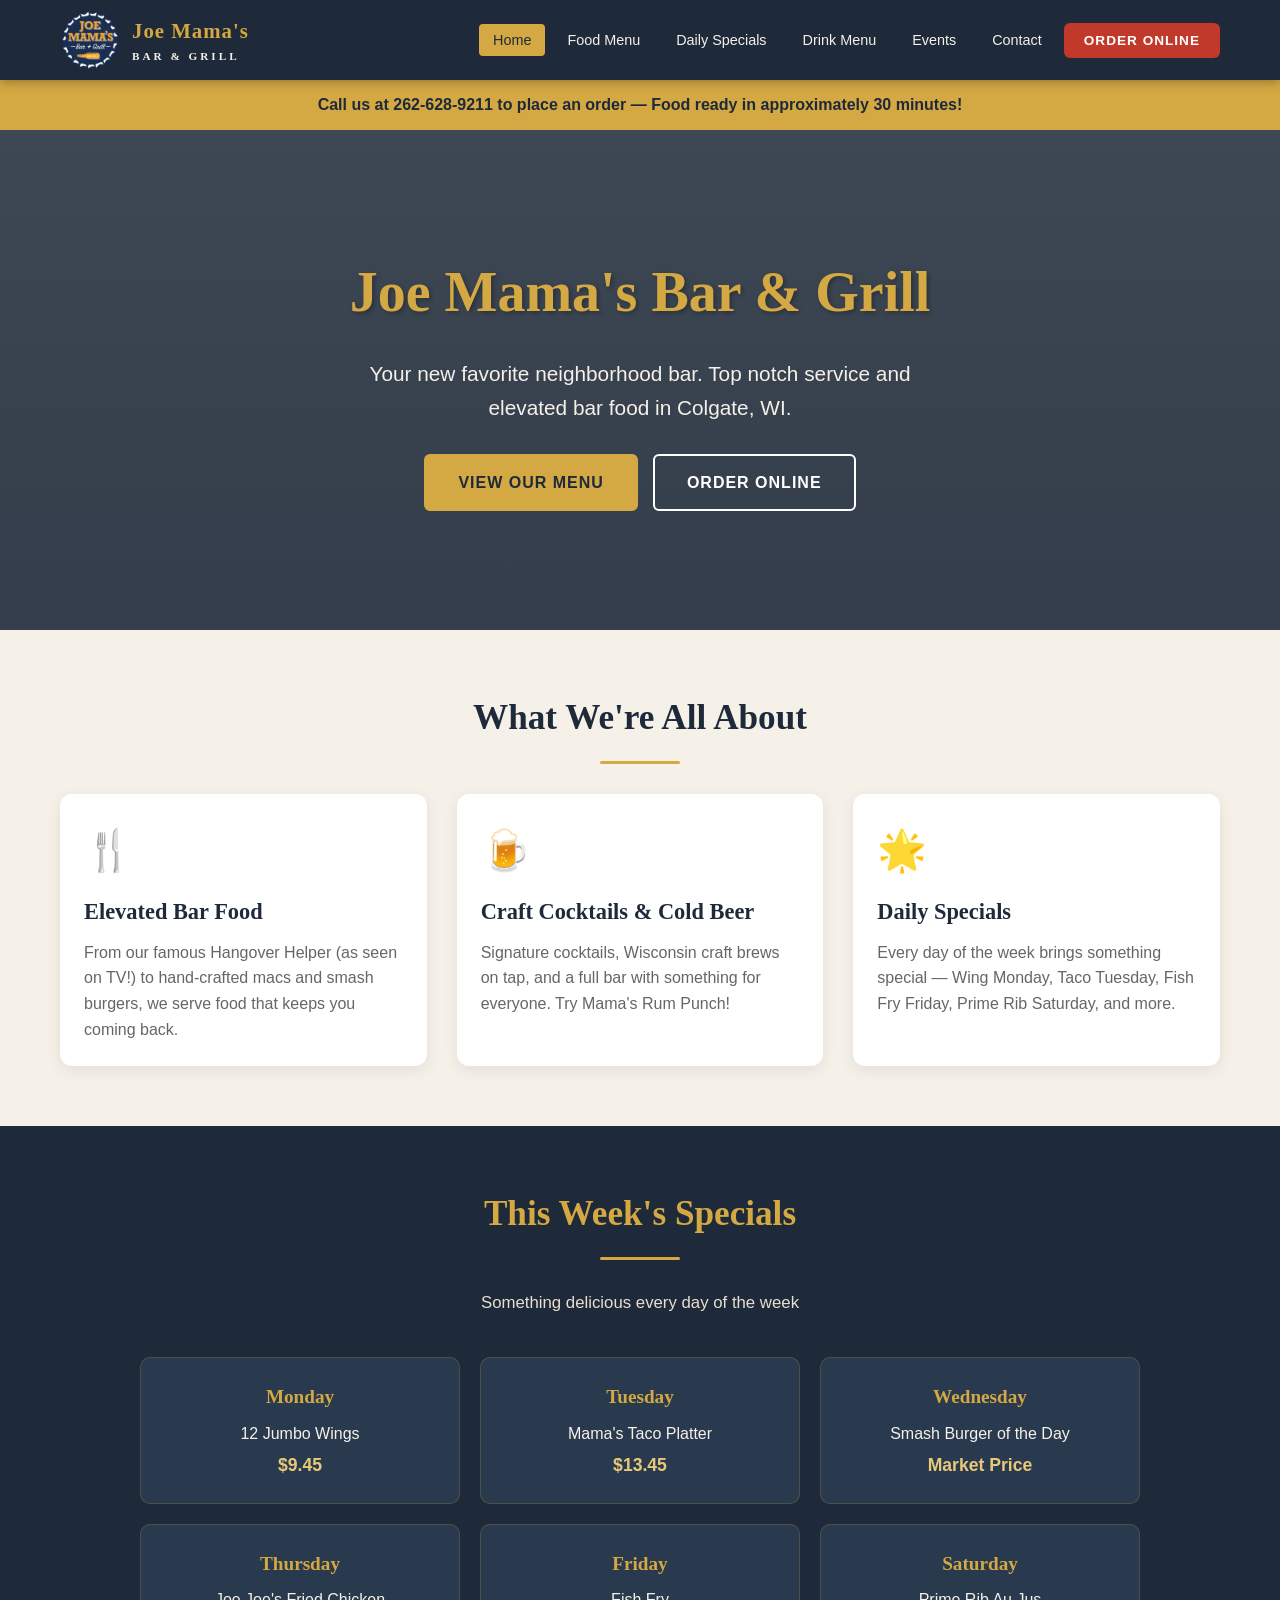
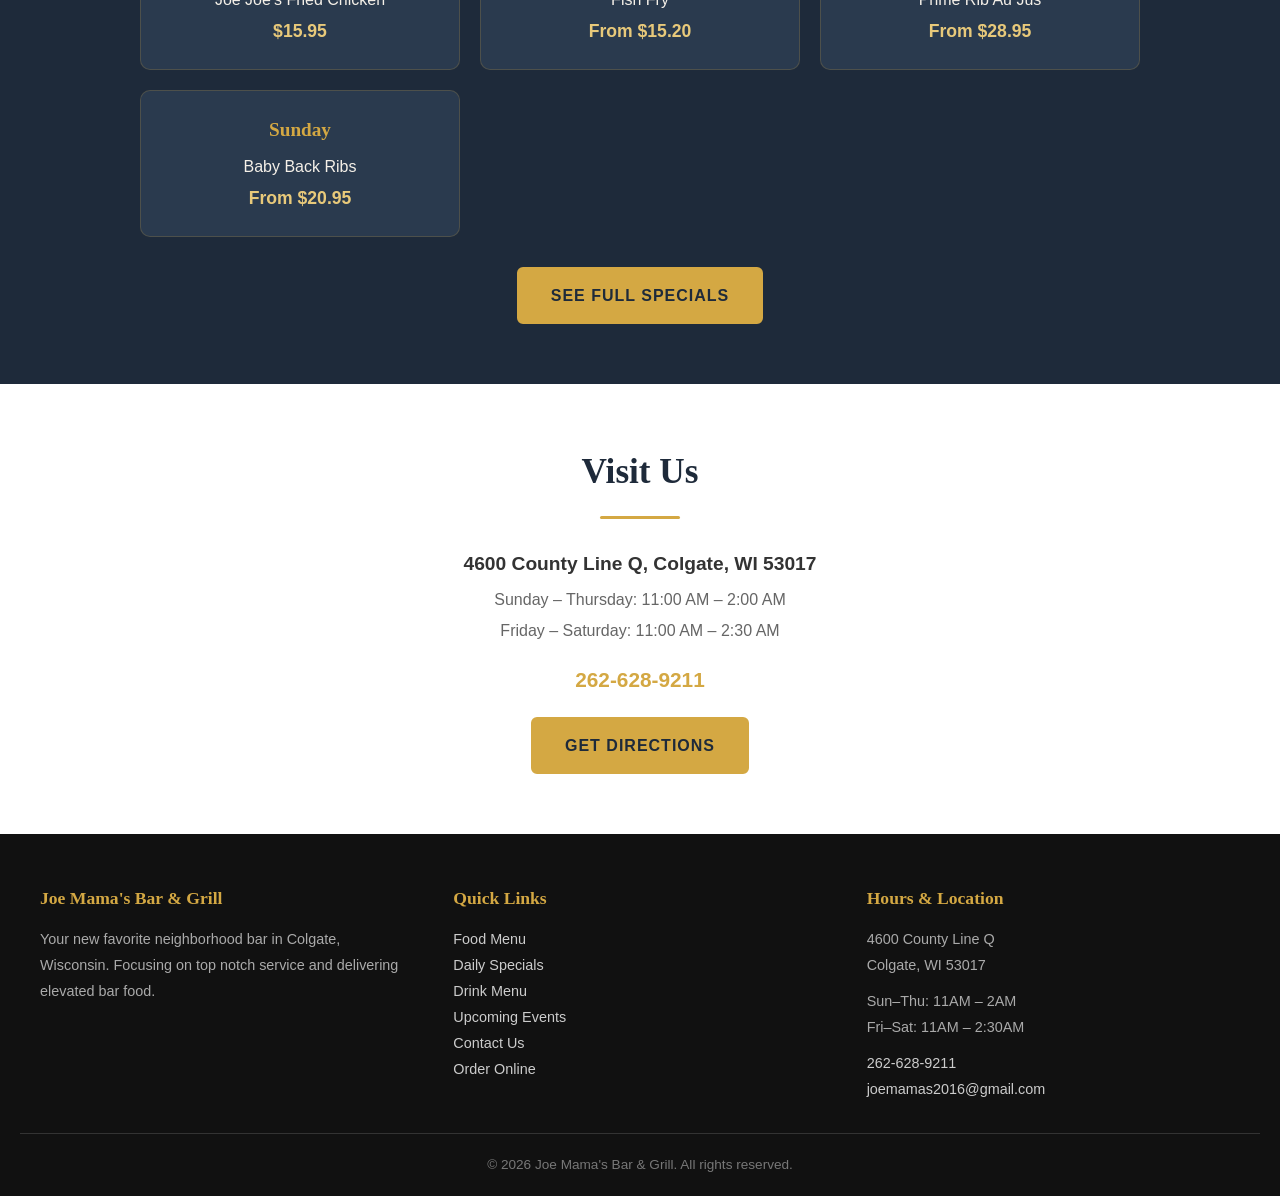
==== index.html @ 8a1916b2 "Initial commit - Joe Mama's Bar & Grill website" ====
<!DOCTYPE html>
<html lang="en">
<head>
  <meta charset="UTF-8">
  <meta name="viewport" content="width=device-width, initial-scale=1.0">
  <title>Joe Mama's Bar & Grill | Colgate, WI</title>
  <meta name="description" content="Your new favorite neighborhood bar in Colgate, WI. Top notch service and elevated bar food. Call 262-628-9211.">
  <link rel="stylesheet" href="assets/style.css">
  <link rel="icon" href="assets/images/logo.png">
</head>
<body>

  <!-- HEADER -->
  <header>
    <div class="header-inner">
      <a href="index.html" class="logo">
        <img src="assets/images/logo.png" alt="Joe Mama's Bar & Grill Logo">
        <div class="logo-text">Joe Mama's<span>Bar &amp; Grill</span></div>
      </a>
      <button class="menu-toggle" aria-label="Toggle navigation" onclick="document.querySelector('nav ul').classList.toggle('open')">
        <span></span><span></span><span></span>
      </button>
      <nav>
        <ul>
          <li><a href="index.html" class="active">Home</a></li>
          <li><a href="menu.html">Food Menu</a></li>
          <li><a href="specials.html">Daily Specials</a></li>
          <li><a href="drinks.html">Drink Menu</a></li>
          <li><a href="events.html">Events</a></li>
          <li><a href="contact.html">Contact</a></li>
          <li><a href="https://onlineordering.rmpos.com/Order/?wci=3OLl6gTd" target="_blank" class="order-btn">Order Online</a></li>
        </ul>
      </nav>
    </div>
  </header>

  <!-- INFO BAR -->
  <div class="info-bar">
    Call us at <a href="tel:262-628-9211">262-628-9211</a> to place an order &mdash; Food ready in approximately 30 minutes!
  </div>

  <!-- HERO -->
  <section class="hero">
    <div class="hero-content">
      <h1>Joe Mama's Bar &amp; Grill</h1>
      <p>Your new favorite neighborhood bar. Top notch service and elevated bar food in Colgate, WI.</p>
      <div class="hero-buttons">
        <a href="menu.html" class="btn btn-primary">View Our Menu</a>
        <a href="https://onlineordering.rmpos.com/Order/?wci=3OLl6gTd" target="_blank" class="btn btn-outline">Order Online</a>
      </div>
    </div>
  </section>

  <!-- FEATURES -->
  <section class="section">
    <div class="container">
      <h2 class="section-title">What We're All About</h2>
      <div class="section-divider"></div>
      <div class="feature-grid">
        <div class="feature-card">
          <div class="feature-card-body">
            <div class="card-icon">&#127860;</div>
            <h3>Elevated Bar Food</h3>
            <p>From our famous Hangover Helper (as seen on TV!) to hand-crafted macs and smash burgers, we serve food that keeps you coming back.</p>
          </div>
        </div>
        <div class="feature-card">
          <div class="feature-card-body">
            <div class="card-icon">&#127866;</div>
            <h3>Craft Cocktails &amp; Cold Beer</h3>
            <p>Signature cocktails, Wisconsin craft brews on tap, and a full bar with something for everyone. Try Mama's Rum Punch!</p>
          </div>
        </div>
        <div class="feature-card">
          <div class="feature-card-body">
            <div class="card-icon">&#127775;</div>
            <h3>Daily Specials</h3>
            <p>Every day of the week brings something special &mdash; Wing Monday, Taco Tuesday, Fish Fry Friday, Prime Rib Saturday, and more.</p>
          </div>
        </div>
      </div>
    </div>
  </section>

  <!-- DAILY SPECIALS PREVIEW -->
  <section class="section section--dark">
    <div class="container">
      <h2 class="section-title">This Week's Specials</h2>
      <div class="section-divider"></div>
      <p class="section-subtitle">Something delicious every day of the week</p>
      <div class="specials-grid">
        <div class="special-card">
          <div class="day">Monday</div>
          <div class="item">12 Jumbo Wings</div>
          <div class="price">$9.45</div>
        </div>
        <div class="special-card">
          <div class="day">Tuesday</div>
          <div class="item">Mama's Taco Platter</div>
          <div class="price">$13.45</div>
        </div>
        <div class="special-card">
          <div class="day">Wednesday</div>
          <div class="item">Smash Burger of the Day</div>
          <div class="price">Market Price</div>
        </div>
        <div class="special-card">
          <div class="day">Thursday</div>
          <div class="item">Joe Joe's Fried Chicken</div>
          <div class="price">$15.95</div>
        </div>
        <div class="special-card">
          <div class="day">Friday</div>
          <div class="item">Fish Fry</div>
          <div class="price">From $15.20</div>
        </div>
        <div class="special-card">
          <div class="day">Saturday</div>
          <div class="item">Prime Rib Au Jus</div>
          <div class="price">From $28.95</div>
        </div>
        <div class="special-card">
          <div class="day">Sunday</div>
          <div class="item">Baby Back Ribs</div>
          <div class="price">From $20.95</div>
        </div>
      </div>
      <div style="text-align:center; margin-top:30px;">
        <a href="specials.html" class="btn btn-primary">See Full Specials</a>
      </div>
    </div>
  </section>

  <!-- LOCATION PREVIEW -->
  <section class="section section--alt">
    <div class="container" style="text-align:center;">
      <h2 class="section-title">Visit Us</h2>
      <div class="section-divider"></div>
      <p style="font-size:1.2rem; margin-bottom:8px;"><strong>4600 County Line Q, Colgate, WI 53017</strong></p>
      <p style="color:var(--text-light); margin-bottom:5px;">Sunday &ndash; Thursday: 11:00 AM &ndash; 2:00 AM</p>
      <p style="color:var(--text-light); margin-bottom:20px;">Friday &ndash; Saturday: 11:00 AM &ndash; 2:30 AM</p>
      <p><a href="tel:262-628-9211" style="font-size:1.3rem; font-weight:700; color:var(--gold);">262-628-9211</a></p>
      <div style="margin-top:20px;">
        <a href="contact.html" class="btn btn-primary">Get Directions</a>
      </div>
    </div>
  </section>

  <!-- FOOTER -->
  <footer>
    <div class="footer-grid">
      <div class="footer-col">
        <h4>Joe Mama's Bar &amp; Grill</h4>
        <p>Your new favorite neighborhood bar in Colgate, Wisconsin. Focusing on top notch service and delivering elevated bar food.</p>
      </div>
      <div class="footer-col">
        <h4>Quick Links</h4>
        <ul>
          <li><a href="menu.html">Food Menu</a></li>
          <li><a href="specials.html">Daily Specials</a></li>
          <li><a href="drinks.html">Drink Menu</a></li>
          <li><a href="events.html">Upcoming Events</a></li>
          <li><a href="contact.html">Contact Us</a></li>
          <li><a href="https://onlineordering.rmpos.com/Order/?wci=3OLl6gTd" target="_blank">Order Online</a></li>
        </ul>
      </div>
      <div class="footer-col">
        <h4>Hours &amp; Location</h4>
        <p>4600 County Line Q<br>Colgate, WI 53017</p>
        <p style="margin-top:10px;">
          Sun&ndash;Thu: 11AM &ndash; 2AM<br>
          Fri&ndash;Sat: 11AM &ndash; 2:30AM
        </p>
        <p style="margin-top:10px;">
          <a href="tel:262-628-9211">262-628-9211</a><br>
          <a href="mailto:joemamas2016@gmail.com">joemamas2016@gmail.com</a>
        </p>
      </div>
    </div>
    <div class="footer-bottom">
      &copy; 2026 Joe Mama's Bar &amp; Grill. All rights reserved.
    </div>
  </footer>

</body>
</html>
---- assets/style.css ----
/* ===== RESET & BASE ===== */
*, *::before, *::after { box-sizing: border-box; margin: 0; padding: 0; }

:root {
  --navy: #1e2a3a;
  --navy-light: #2a3a4e;
  --gold: #d4a843;
  --gold-light: #e8c97a;
  --cream: #f5f0e8;
  --cream-dark: #e8dfd0;
  --white: #ffffff;
  --dark: #111111;
  --text: #333333;
  --text-light: #666666;
  --red: #c0392b;
  --green: #27ae60;
}

html { scroll-behavior: smooth; }

body {
  font-family: 'Segoe UI', Tahoma, Geneva, Verdana, sans-serif;
  color: var(--text);
  background: var(--cream);
  line-height: 1.6;
  -webkit-font-smoothing: antialiased;
}

img { max-width: 100%; height: auto; display: block; }
a { color: var(--gold); text-decoration: none; transition: color 0.3s; }
a:hover { color: var(--gold-light); }
ul { list-style: none; }

.container { max-width: 1200px; margin: 0 auto; padding: 0 20px; }

/* ===== HEADER / NAV ===== */
header {
  background: var(--navy);
  position: sticky;
  top: 0;
  z-index: 1000;
  box-shadow: 0 2px 10px rgba(0,0,0,0.3);
}

.header-inner {
  display: flex;
  align-items: center;
  justify-content: space-between;
  padding: 10px 20px;
  max-width: 1200px;
  margin: 0 auto;
}

.logo { display: flex; align-items: center; gap: 12px; }
.logo img { height: 60px; width: 60px; border-radius: 50%; }
.logo-text {
  font-family: Georgia, 'Times New Roman', serif;
  font-size: 1.3rem;
  color: var(--gold);
  font-weight: bold;
  letter-spacing: 1px;
}
.logo-text span { display: block; font-size: 0.7rem; color: var(--cream); letter-spacing: 3px; text-transform: uppercase; }

nav ul {
  display: flex;
  gap: 8px;
  align-items: center;
}

nav a {
  color: var(--cream);
  padding: 8px 14px;
  border-radius: 4px;
  font-size: 0.9rem;
  font-weight: 500;
  transition: all 0.3s;
  white-space: nowrap;
}

nav a:hover, nav a.active {
  background: var(--gold);
  color: var(--navy);
}

nav .order-btn {
  background: var(--red);
  color: var(--white);
  padding: 10px 20px;
  border-radius: 6px;
  font-weight: 700;
  text-transform: uppercase;
  letter-spacing: 1px;
  font-size: 0.85rem;
}

nav .order-btn:hover {
  background: #e74c3c;
  color: var(--white);
}

/* Mobile menu toggle */
.menu-toggle {
  display: none;
  background: none;
  border: none;
  cursor: pointer;
  padding: 8px;
}
.menu-toggle span {
  display: block;
  width: 28px;
  height: 3px;
  background: var(--cream);
  margin: 5px 0;
  border-radius: 2px;
  transition: all 0.3s;
}

/* ===== HERO ===== */
.hero {
  background: linear-gradient(rgba(30,42,58,0.85), rgba(30,42,58,0.9)), url('images/sunset.jpg') center/cover no-repeat;
  color: var(--white);
  text-align: center;
  padding: 100px 20px;
  min-height: 500px;
  display: flex;
  align-items: center;
  justify-content: center;
}

.hero-content h1 {
  font-family: Georgia, 'Times New Roman', serif;
  font-size: 3.5rem;
  color: var(--gold);
  margin-bottom: 20px;
  text-shadow: 2px 2px 4px rgba(0,0,0,0.3);
}

.hero-content p {
  font-size: 1.3rem;
  color: var(--cream);
  margin-bottom: 30px;
  max-width: 600px;
  margin-left: auto;
  margin-right: auto;
}

.hero-buttons { display: flex; gap: 15px; justify-content: center; flex-wrap: wrap; }

.btn {
  display: inline-block;
  padding: 14px 32px;
  border-radius: 6px;
  font-weight: 700;
  font-size: 1rem;
  text-transform: uppercase;
  letter-spacing: 1px;
  transition: all 0.3s;
  border: 2px solid transparent;
  cursor: pointer;
}

.btn-primary {
  background: var(--gold);
  color: var(--navy);
  border-color: var(--gold);
}
.btn-primary:hover {
  background: var(--gold-light);
  color: var(--navy);
  border-color: var(--gold-light);
  transform: translateY(-2px);
}

.btn-outline {
  background: transparent;
  color: var(--white);
  border-color: var(--white);
}
.btn-outline:hover {
  background: var(--white);
  color: var(--navy);
  transform: translateY(-2px);
}

/* ===== INFO BAR ===== */
.info-bar {
  background: var(--gold);
  color: var(--navy);
  text-align: center;
  padding: 12px 20px;
  font-weight: 600;
  font-size: 1rem;
}
.info-bar a { color: var(--navy); font-weight: 800; }
.info-bar a:hover { color: var(--dark); }

/* ===== SECTIONS ===== */
.section {
  padding: 60px 20px;
}
.section--alt { background: var(--white); }
.section--dark { background: var(--navy); color: var(--cream); }

.section-title {
  font-family: Georgia, 'Times New Roman', serif;
  font-size: 2.2rem;
  color: var(--navy);
  text-align: center;
  margin-bottom: 10px;
}
.section--dark .section-title { color: var(--gold); }

.section-subtitle {
  text-align: center;
  color: var(--text-light);
  margin-bottom: 40px;
  font-size: 1.05rem;
}
.section--dark .section-subtitle { color: var(--cream-dark); }

.section-divider {
  width: 80px;
  height: 3px;
  background: var(--gold);
  margin: 15px auto 30px;
  border-radius: 2px;
}

/* ===== HOMEPAGE CARDS ===== */
.feature-grid {
  display: grid;
  grid-template-columns: repeat(auto-fit, minmax(300px, 1fr));
  gap: 30px;
  max-width: 1200px;
  margin: 0 auto;
}

.feature-card {
  background: var(--white);
  border-radius: 12px;
  overflow: hidden;
  box-shadow: 0 4px 15px rgba(0,0,0,0.08);
  transition: transform 0.3s, box-shadow 0.3s;
}
.feature-card:hover {
  transform: translateY(-5px);
  box-shadow: 0 8px 25px rgba(0,0,0,0.15);
}
.feature-card-body {
  padding: 24px;
}
.feature-card h3 {
  font-family: Georgia, 'Times New Roman', serif;
  font-size: 1.4rem;
  color: var(--navy);
  margin-bottom: 10px;
}
.feature-card p { color: var(--text-light); }
.feature-card .card-icon {
  font-size: 2.5rem;
  margin-bottom: 12px;
}

/* ===== SPECIALS PREVIEW (HOMEPAGE) ===== */
.specials-grid {
  display: grid;
  grid-template-columns: repeat(auto-fit, minmax(250px, 1fr));
  gap: 20px;
  max-width: 1000px;
  margin: 0 auto;
}

.special-card {
  background: var(--navy-light);
  border: 1px solid rgba(212,168,67,0.2);
  border-radius: 10px;
  padding: 24px;
  text-align: center;
  transition: border-color 0.3s;
}
.special-card:hover { border-color: var(--gold); }
.special-card .day {
  font-family: Georgia, 'Times New Roman', serif;
  color: var(--gold);
  font-size: 1.2rem;
  font-weight: bold;
  margin-bottom: 8px;
}
.special-card .item { color: var(--cream); font-size: 1rem; margin-bottom: 4px; }
.special-card .price { color: var(--gold-light); font-weight: 700; font-size: 1.1rem; }

/* ===== MENU PAGE ===== */
.page-hero {
  background: linear-gradient(rgba(30,42,58,0.88), rgba(30,42,58,0.92)), url('images/header-wood.png') center/cover;
  color: var(--white);
  text-align: center;
  padding: 60px 20px;
}
.page-hero h1 {
  font-family: Georgia, 'Times New Roman', serif;
  font-size: 2.8rem;
  color: var(--gold);
  margin-bottom: 10px;
}
.page-hero p { color: var(--cream-dark); font-size: 1.1rem; }

.menu-nav {
  background: var(--white);
  border-bottom: 2px solid var(--cream-dark);
  padding: 15px 20px;
  text-align: center;
  position: sticky;
  top: 80px;
  z-index: 100;
}
.menu-nav a {
  display: inline-block;
  padding: 8px 16px;
  margin: 4px;
  background: var(--cream);
  color: var(--navy);
  border-radius: 20px;
  font-size: 0.85rem;
  font-weight: 600;
  transition: all 0.3s;
}
.menu-nav a:hover, .menu-nav a.active {
  background: var(--gold);
  color: var(--navy);
}

.menu-section { max-width: 900px; margin: 0 auto; }

.menu-category {
  margin-bottom: 50px;
}

.menu-category h2 {
  font-family: Georgia, 'Times New Roman', serif;
  font-size: 1.8rem;
  color: var(--navy);
  border-bottom: 2px solid var(--gold);
  padding-bottom: 10px;
  margin-bottom: 25px;
}

.menu-item {
  display: flex;
  justify-content: space-between;
  align-items: flex-start;
  padding: 12px 0;
  border-bottom: 1px solid var(--cream-dark);
}
.menu-item:last-child { border-bottom: none; }

.menu-item-info { flex: 1; padding-right: 20px; }
.menu-item-name {
  font-weight: 700;
  font-size: 1.05rem;
  color: var(--navy);
}
.menu-item-desc {
  font-size: 0.9rem;
  color: var(--text-light);
  margin-top: 4px;
}
.menu-item-price {
  font-weight: 700;
  color: var(--gold);
  font-size: 1.05rem;
  white-space: nowrap;
}
.menu-item-prices {
  text-align: right;
}
.menu-item-prices .price-line {
  font-size: 0.9rem;
  color: var(--text-light);
}
.menu-item-prices .price-line strong {
  color: var(--gold);
}

.menu-note {
  background: var(--cream);
  border-left: 4px solid var(--gold);
  padding: 12px 16px;
  margin: 15px 0;
  font-size: 0.9rem;
  color: var(--text-light);
  border-radius: 0 6px 6px 0;
}

/* ===== DAILY SPECIALS ===== */
.specials-page-grid {
  display: grid;
  gap: 25px;
  max-width: 900px;
  margin: 0 auto;
}

.daily-special-card {
  background: var(--white);
  border-radius: 12px;
  overflow: hidden;
  box-shadow: 0 3px 12px rgba(0,0,0,0.06);
}
.daily-special-card .day-header {
  background: var(--navy);
  color: var(--gold);
  padding: 14px 24px;
  font-family: Georgia, 'Times New Roman', serif;
  font-size: 1.3rem;
  font-weight: bold;
}
.daily-special-card .day-header .badge {
  background: var(--gold);
  color: var(--navy);
  font-size: 0.7rem;
  padding: 3px 8px;
  border-radius: 10px;
  margin-left: 10px;
  font-family: 'Segoe UI', sans-serif;
  vertical-align: middle;
  text-transform: uppercase;
  font-weight: 700;
}
.daily-special-card .day-body { padding: 20px 24px; }
.daily-special-card .special-item {
  display: flex;
  justify-content: space-between;
  align-items: flex-start;
  padding: 10px 0;
  border-bottom: 1px solid var(--cream-dark);
}
.daily-special-card .special-item:last-child { border-bottom: none; }
.special-item-info { flex: 1; }
.special-item-name { font-weight: 700; color: var(--navy); font-size: 1.05rem; }
.special-item-desc { font-size: 0.9rem; color: var(--text-light); margin-top: 3px; }
.special-item-price { font-weight: 700; color: var(--gold); font-size: 1.05rem; white-space: nowrap; }

/* ===== DRINK MENU ===== */
.drink-category { margin-bottom: 50px; }
.drink-category h2 {
  font-family: Georgia, 'Times New Roman', serif;
  font-size: 1.8rem;
  color: var(--navy);
  border-bottom: 2px solid var(--gold);
  padding-bottom: 10px;
  margin-bottom: 20px;
}
.drink-item {
  padding: 12px 0;
  border-bottom: 1px solid var(--cream-dark);
}
.drink-item:last-child { border-bottom: none; }
.drink-item-name {
  font-weight: 700;
  color: var(--navy);
  font-size: 1.05rem;
}
.drink-item-desc {
  font-size: 0.9rem;
  color: var(--text-light);
  margin-top: 4px;
  font-style: italic;
}
.drink-grid {
  display: grid;
  grid-template-columns: repeat(auto-fill, minmax(220px, 1fr));
  gap: 8px;
}
.drink-grid-item {
  padding: 6px 0;
  font-size: 0.95rem;
  color: var(--text);
}
.drink-subcategory {
  font-weight: 700;
  font-size: 1rem;
  color: var(--navy-light);
  margin: 15px 0 8px;
  text-transform: uppercase;
  font-size: 0.85rem;
  letter-spacing: 1px;
}

/* ===== EVENTS PAGE ===== */
.events-content {
  max-width: 800px;
  margin: 0 auto;
  text-align: center;
}
.events-content p {
  font-size: 1.1rem;
  color: var(--text-light);
  margin-bottom: 20px;
}
.events-gallery {
  display: grid;
  grid-template-columns: repeat(auto-fit, minmax(300px, 1fr));
  gap: 20px;
  margin-top: 30px;
}
.events-gallery img {
  border-radius: 10px;
  box-shadow: 0 4px 15px rgba(0,0,0,0.1);
  width: 100%;
  object-fit: cover;
}

/* ===== CONTACT PAGE ===== */
.contact-grid {
  display: grid;
  grid-template-columns: 1fr 1fr;
  gap: 40px;
  max-width: 1000px;
  margin: 0 auto;
}

.contact-info-card {
  background: var(--white);
  border-radius: 12px;
  padding: 32px;
  box-shadow: 0 3px 12px rgba(0,0,0,0.06);
}
.contact-info-card h3 {
  font-family: Georgia, 'Times New Roman', serif;
  color: var(--navy);
  font-size: 1.3rem;
  margin-bottom: 20px;
}

.contact-detail {
  display: flex;
  align-items: flex-start;
  gap: 12px;
  margin-bottom: 16px;
}
.contact-detail .icon {
  font-size: 1.3rem;
  min-width: 30px;
  text-align: center;
}
.contact-detail .label {
  font-weight: 700;
  color: var(--navy);
  font-size: 0.85rem;
  text-transform: uppercase;
  letter-spacing: 0.5px;
}
.contact-detail .value {
  color: var(--text);
  font-size: 1rem;
}
.contact-detail a { color: var(--gold); }
.contact-detail a:hover { color: var(--gold-light); }

.hours-table {
  width: 100%;
  margin-top: 10px;
}
.hours-table tr td {
  padding: 6px 0;
  border-bottom: 1px solid var(--cream-dark);
}
.hours-table tr td:first-child {
  font-weight: 600;
  color: var(--navy);
}
.hours-table tr td:last-child {
  text-align: right;
  color: var(--text-light);
}

.contact-form {
  background: var(--white);
  border-radius: 12px;
  padding: 32px;
  box-shadow: 0 3px 12px rgba(0,0,0,0.06);
}
.contact-form h3 {
  font-family: Georgia, 'Times New Roman', serif;
  color: var(--navy);
  font-size: 1.3rem;
  margin-bottom: 20px;
}
.form-group { margin-bottom: 18px; }
.form-group label {
  display: block;
  font-weight: 600;
  color: var(--navy);
  margin-bottom: 6px;
  font-size: 0.9rem;
}
.form-group input,
.form-group textarea {
  width: 100%;
  padding: 12px 14px;
  border: 2px solid var(--cream-dark);
  border-radius: 8px;
  font-size: 1rem;
  font-family: inherit;
  transition: border-color 0.3s;
  background: var(--cream);
}
.form-group input:focus,
.form-group textarea:focus {
  outline: none;
  border-color: var(--gold);
  background: var(--white);
}
.form-group textarea { resize: vertical; min-height: 120px; }

.btn-submit {
  background: var(--navy);
  color: var(--gold);
  border: none;
  padding: 14px 36px;
  border-radius: 8px;
  font-size: 1rem;
  font-weight: 700;
  cursor: pointer;
  transition: all 0.3s;
  text-transform: uppercase;
  letter-spacing: 1px;
}
.btn-submit:hover {
  background: var(--gold);
  color: var(--navy);
}

.map-container {
  margin-top: 40px;
  border-radius: 12px;
  overflow: hidden;
  box-shadow: 0 3px 12px rgba(0,0,0,0.06);
}
.map-container iframe {
  width: 100%;
  height: 400px;
  border: none;
}

/* ===== MENU PHOTO GALLERY ===== */
.menu-photos {
  display: grid;
  grid-template-columns: repeat(auto-fit, minmax(400px, 1fr));
  gap: 20px;
  max-width: 1000px;
  margin: 30px auto 0;
}
.menu-photos img {
  border-radius: 10px;
  box-shadow: 0 4px 15px rgba(0,0,0,0.1);
  cursor: pointer;
  transition: transform 0.3s;
}
.menu-photos img:hover { transform: scale(1.02); }

/* ===== FOOTER ===== */
footer {
  background: var(--dark);
  color: var(--cream-dark);
  padding: 50px 20px 20px;
}

.footer-grid {
  display: grid;
  grid-template-columns: repeat(auto-fit, minmax(250px, 1fr));
  gap: 40px;
  max-width: 1200px;
  margin: 0 auto 30px;
}

.footer-col h4 {
  font-family: Georgia, 'Times New Roman', serif;
  color: var(--gold);
  font-size: 1.1rem;
  margin-bottom: 15px;
}
.footer-col p, .footer-col li {
  font-size: 0.9rem;
  line-height: 1.8;
  color: #aaa;
}
.footer-col a { color: #ccc; }
.footer-col a:hover { color: var(--gold); }

.footer-bottom {
  text-align: center;
  padding-top: 20px;
  border-top: 1px solid #333;
  font-size: 0.85rem;
  color: #777;
}

/* ===== LIGHTBOX ===== */
.lightbox {
  display: none;
  position: fixed;
  top: 0; left: 0;
  width: 100%; height: 100%;
  background: rgba(0,0,0,0.9);
  z-index: 9999;
  justify-content: center;
  align-items: center;
  cursor: pointer;
}
.lightbox.active { display: flex; }
.lightbox img {
  max-width: 90%;
  max-height: 90vh;
  border-radius: 8px;
}

/* ===== RESPONSIVE ===== */
@media (max-width: 768px) {
  nav ul { display: none; }
  nav ul.open {
    display: flex;
    flex-direction: column;
    position: absolute;
    top: 80px;
    left: 0;
    right: 0;
    background: var(--navy);
    padding: 20px;
    gap: 5px;
    box-shadow: 0 4px 15px rgba(0,0,0,0.3);
  }
  nav ul.open a { display: block; text-align: center; }
  .menu-toggle { display: block; }

  .hero { padding: 60px 20px; min-height: auto; }
  .hero-content h1 { font-size: 2.2rem; }
  .hero-content p { font-size: 1.1rem; }

  .contact-grid { grid-template-columns: 1fr; }
  .menu-photos { grid-template-columns: 1fr; }
  .feature-grid { grid-template-columns: 1fr; }

  .logo-text { font-size: 1rem; }
  .logo img { height: 45px; width: 45px; }

  .page-hero h1 { font-size: 2rem; }
  .section-title { font-size: 1.8rem; }

  .menu-nav { top: 65px; }
  .menu-nav a { font-size: 0.75rem; padding: 6px 10px; }
}

@media (max-width: 480px) {
  .hero-content h1 { font-size: 1.8rem; }
  .btn { padding: 12px 24px; font-size: 0.9rem; }
  .specials-grid { grid-template-columns: 1fr; }
}
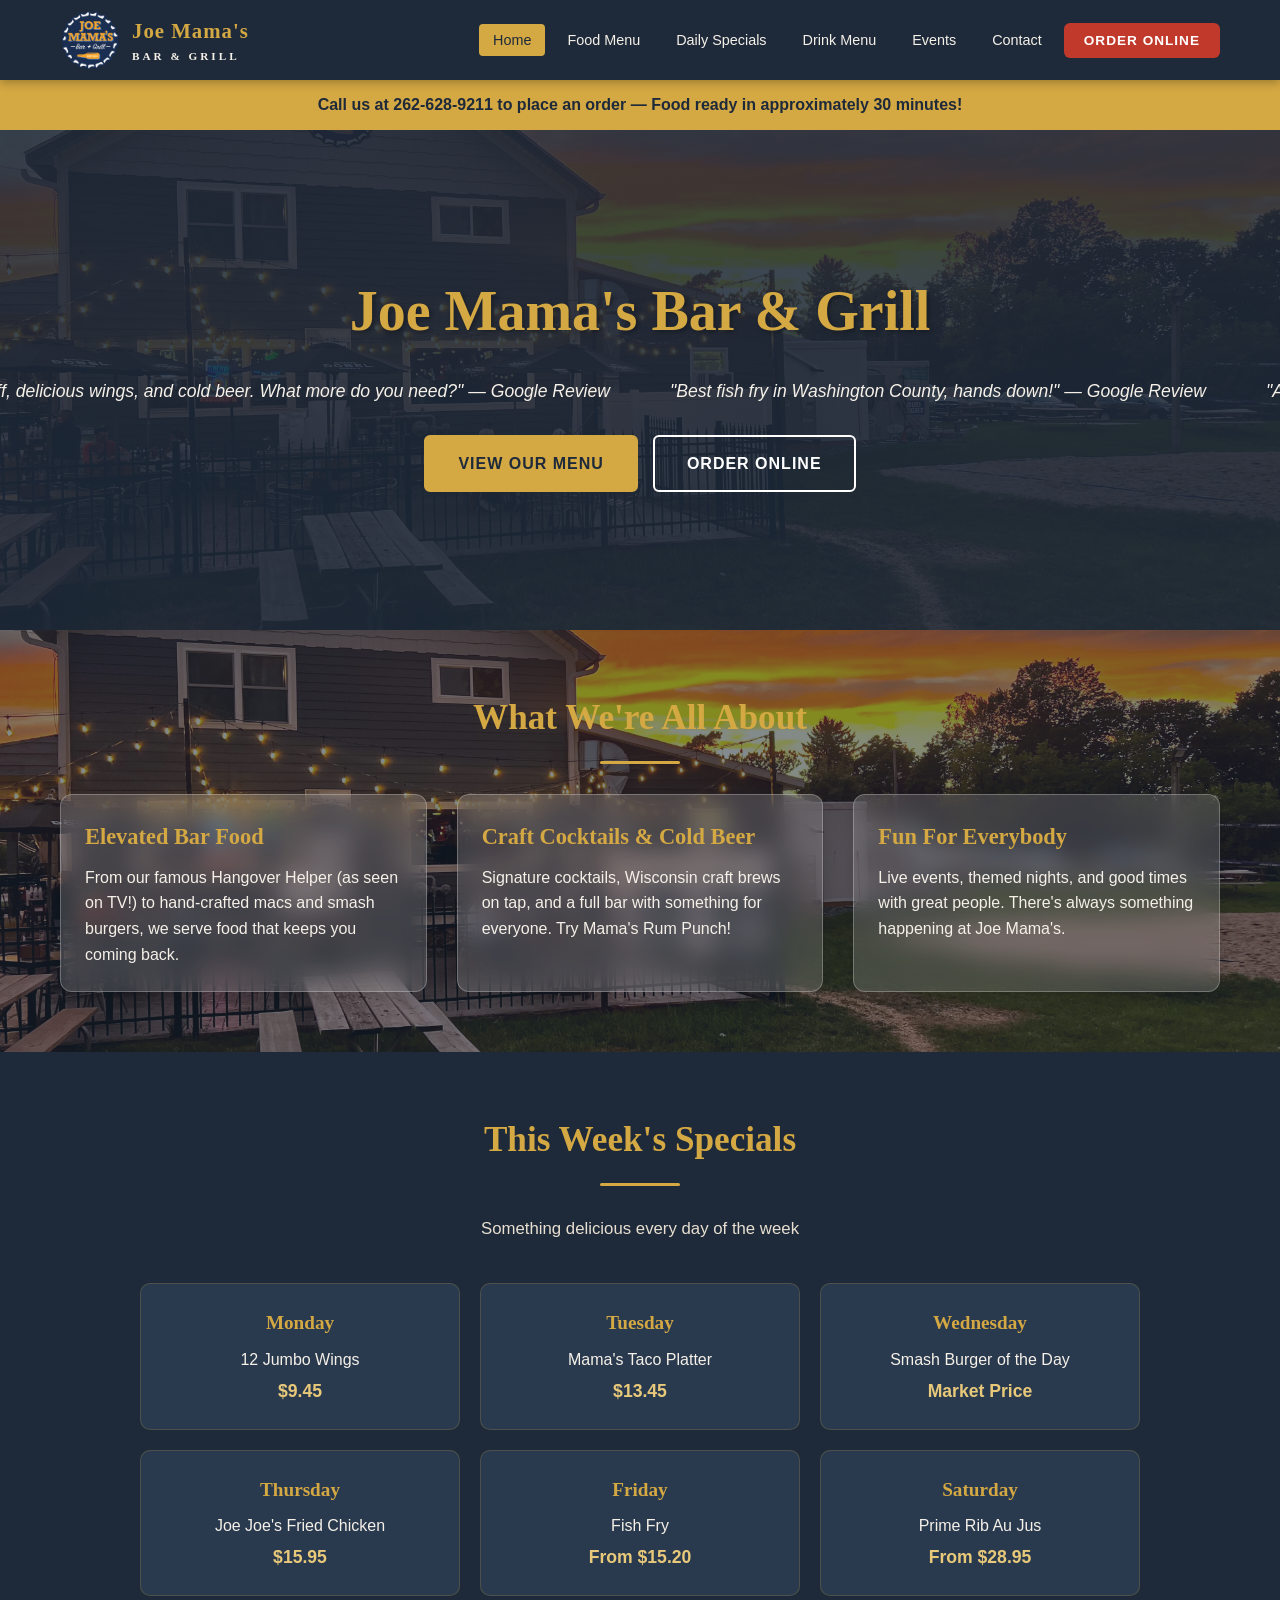
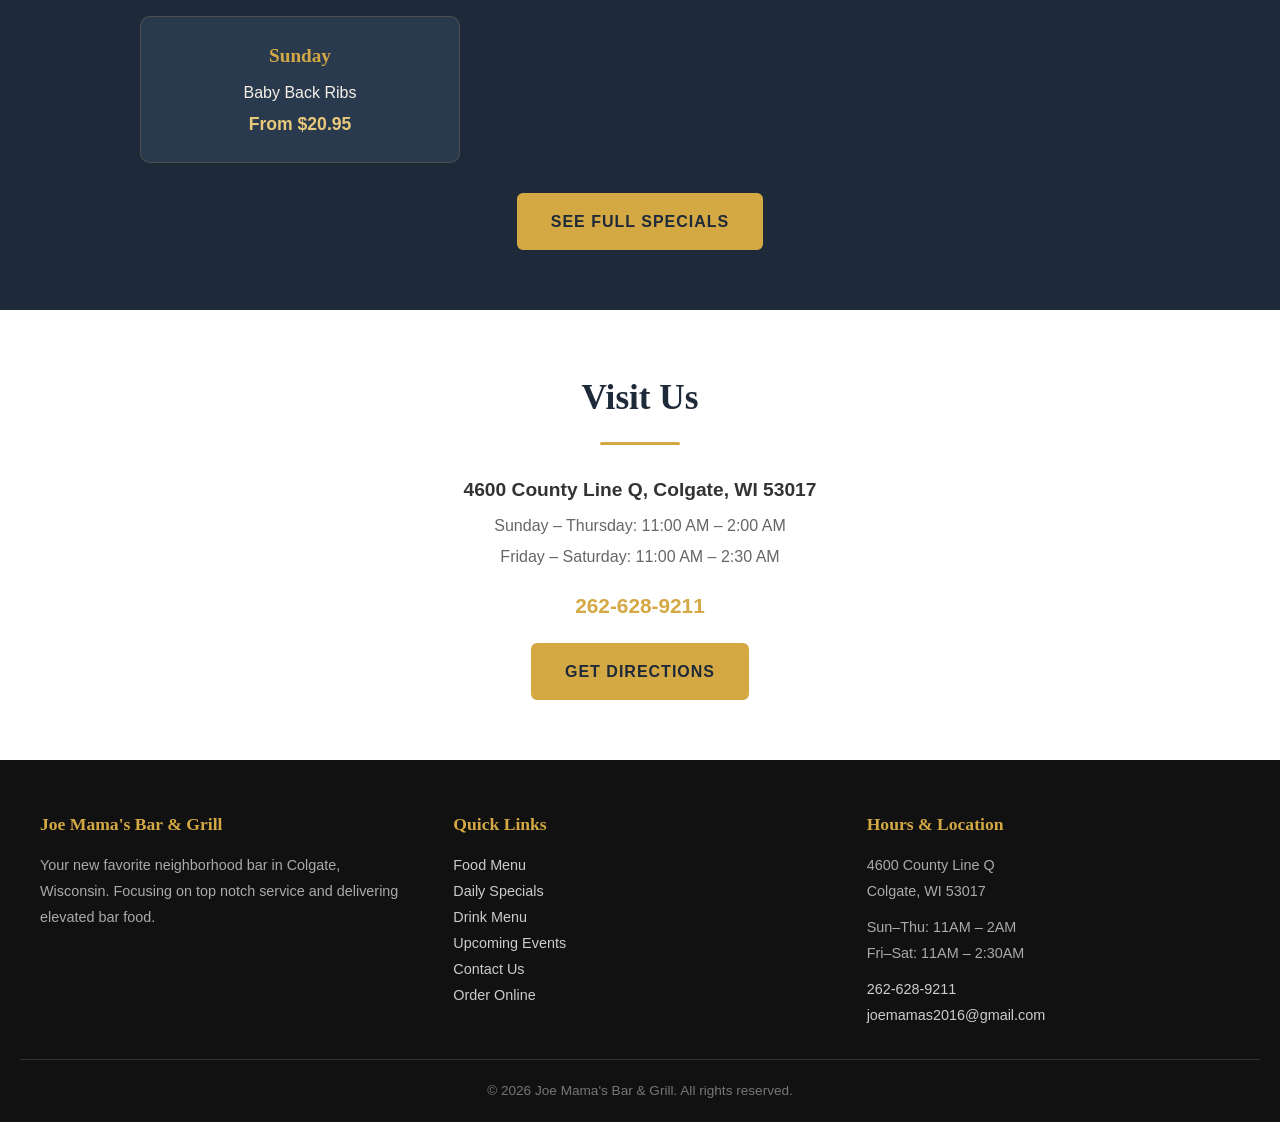
==== commit 7427fc5b: "Update homepage: sunset background, glassmorphism cards, review ticker, hover videos - Add sunset.jp" ====
--- a/index.html
+++ b/index.html
@@ -43,7 +43,20 @@
   <section class="hero">
     <div class="hero-content">
       <h1>Joe Mama's Bar &amp; Grill</h1>
-      <p>Your new favorite neighborhood bar. Top notch service and elevated bar food in Colgate, WI.</p>
+      <div class="reviews-ticker">
+        <div class="reviews-track">
+          <span class="review-item">"Best fish fry in Washington County, hands down!" &mdash; Google Review</span>
+          <span class="review-item">"Amazing food and even better service. The Hangover Helper is a must try!" &mdash; Google Review</span>
+          <span class="review-item">"Our new favorite spot in Colgate. Great drinks, great vibes." &mdash; Google Review</span>
+          <span class="review-item">"Prime rib Saturday is worth the drive. Perfectly cooked every time." &mdash; Google Review</span>
+          <span class="review-item">"Friendly staff, delicious wings, and cold beer. What more do you need?" &mdash; Google Review</span>
+          <span class="review-item">"Best fish fry in Washington County, hands down!" &mdash; Google Review</span>
+          <span class="review-item">"Amazing food and even better service. The Hangover Helper is a must try!" &mdash; Google Review</span>
+          <span class="review-item">"Our new favorite spot in Colgate. Great drinks, great vibes." &mdash; Google Review</span>
+          <span class="review-item">"Prime rib Saturday is worth the drive. Perfectly cooked every time." &mdash; Google Review</span>
+          <span class="review-item">"Friendly staff, delicious wings, and cold beer. What more do you need?" &mdash; Google Review</span>
+        </div>
+      </div>
       <div class="hero-buttons">
         <a href="menu.html" class="btn btn-primary">View Our Menu</a>
         <a href="https://onlineordering.rmpos.com/Order/?wci=3OLl6gTd" target="_blank" class="btn btn-outline">Order Online</a>
@@ -52,30 +65,30 @@
   </section>
 
   <!-- FEATURES -->
-  <section class="section">
+  <section class="section section--about">
     <div class="container">
       <h2 class="section-title">What We're All About</h2>
       <div class="section-divider"></div>
       <div class="feature-grid">
-        <div class="feature-card">
+        <div class="feature-card feature-card--video">
+          <video class="feature-video" src="assets/images/rack-attack.mp4" muted loop playsinline></video>
           <div class="feature-card-body">
-            <div class="card-icon">&#127860;</div>
             <h3>Elevated Bar Food</h3>
             <p>From our famous Hangover Helper (as seen on TV!) to hand-crafted macs and smash burgers, we serve food that keeps you coming back.</p>
           </div>
         </div>
-        <div class="feature-card">
+        <div class="feature-card feature-card--video">
+          <video class="feature-video" src="assets/images/martini.mp4" muted loop playsinline></video>
           <div class="feature-card-body">
-            <div class="card-icon">&#127866;</div>
             <h3>Craft Cocktails &amp; Cold Beer</h3>
             <p>Signature cocktails, Wisconsin craft brews on tap, and a full bar with something for everyone. Try Mama's Rum Punch!</p>
           </div>
         </div>
-        <div class="feature-card">
+        <div class="feature-card feature-card--video">
+          <video class="feature-video" src="assets/images/420-final.mp4" muted loop playsinline></video>
           <div class="feature-card-body">
-            <div class="card-icon">&#127775;</div>
-            <h3>Daily Specials</h3>
-            <p>Every day of the week brings something special &mdash; Wing Monday, Taco Tuesday, Fish Fry Friday, Prime Rib Saturday, and more.</p>
+            <h3>Fun For Everybody</h3>
+            <p>Live events, themed nights, and good times with great people. There's always something happening at Joe Mama's.</p>
           </div>
         </div>
       </div>
@@ -182,5 +195,26 @@
     </div>
   </footer>
 
+  <script>
+    document.querySelectorAll('.feature-card--video').forEach(card => {
+      const video = card.querySelector('.feature-video');
+      function showVideo() {
+        card.classList.add('playing');
+        video.play();
+      }
+      function hideVideo() {
+        card.classList.remove('playing');
+        video.pause();
+        video.currentTime = 0;
+      }
+      card.addEventListener('mouseenter', showVideo);
+      card.addEventListener('mouseleave', hideVideo);
+      card.addEventListener('touchstart', (e) => {
+        e.preventDefault();
+        if (card.classList.contains('playing')) hideVideo();
+        else showVideo();
+      });
+    });
+  </script>
 </body>
 </html>
--- a/assets/style.css
+++ b/assets/style.css
@@ -146,6 +146,34 @@
   margin-right: auto;
 }
 
+/* ===== REVIEWS TICKER ===== */
+.reviews-ticker {
+  overflow: hidden;
+  width: 100%;
+  margin: 0 auto 30px;
+  mask-image: linear-gradient(to right, transparent, black 5%, black 95%, transparent);
+  -webkit-mask-image: linear-gradient(to right, transparent, black 5%, black 95%, transparent);
+}
+
+.reviews-track {
+  display: flex;
+  gap: 60px;
+  white-space: nowrap;
+  animation: scroll-reviews 20s linear infinite;
+}
+
+.review-item {
+  flex-shrink: 0;
+  font-size: 1.1rem;
+  color: var(--cream);
+  font-style: italic;
+}
+
+@keyframes scroll-reviews {
+  0% { transform: translateX(0); }
+  100% { transform: translateX(-50%); }
+}
+
 .hero-buttons { display: flex; gap: 15px; justify-content: center; flex-wrap: wrap; }
 
 .btn {
@@ -211,6 +239,7 @@
   margin-bottom: 10px;
 }
 .section--dark .section-title { color: var(--gold); }
+.section--about .section-title { color: var(--gold); }
 
 .section-subtitle {
   text-align: center;
@@ -226,6 +255,12 @@
   background: var(--gold);
   margin: 15px auto 30px;
   border-radius: 2px;
+}
+
+/* ===== WHAT WE'RE ALL ABOUT SECTION ===== */
+.section--about {
+  background: linear-gradient(rgba(30,42,58,0.55), rgba(30,42,58,0.55)), url('images/sunset.jpg') center/cover no-repeat;
+  color: var(--cream);
 }
 
 /* ===== HOMEPAGE CARDS ===== */
@@ -238,15 +273,36 @@
 }
 
 .feature-card {
-  background: var(--white);
+  background: rgba(255,255,255,0.15);
+  backdrop-filter: blur(12px);
+  -webkit-backdrop-filter: blur(12px);
+  border: 1px solid rgba(255,255,255,0.25);
   border-radius: 12px;
   overflow: hidden;
-  box-shadow: 0 4px 15px rgba(0,0,0,0.08);
+  box-shadow: 0 4px 20px rgba(0,0,0,0.15);
   transition: transform 0.3s, box-shadow 0.3s;
 }
-.feature-card:hover {
-  transform: translateY(-5px);
-  box-shadow: 0 8px 25px rgba(0,0,0,0.15);
+.feature-card--video:hover {
+  box-shadow: 0 8px 30px rgba(0,0,0,0.25);
+}
+.feature-card--video {
+  position: relative;
+  transition: transform 0.3s, box-shadow 0.3s;
+}
+.feature-video {
+  width: 100%;
+  display: none;
+  border-radius: 12px;
+}
+.feature-card--video.playing .feature-video {
+  display: block;
+}
+.feature-card--video.playing .feature-card-body {
+  display: none;
+}
+.feature-card--video .feature-card-body {
+  position: relative;
+  z-index: 2;
 }
 .feature-card-body {
   padding: 24px;
@@ -254,10 +310,10 @@
 .feature-card h3 {
   font-family: Georgia, 'Times New Roman', serif;
   font-size: 1.4rem;
-  color: var(--navy);
+  color: var(--gold);
   margin-bottom: 10px;
 }
-.feature-card p { color: var(--text-light); }
+.feature-card p { color: var(--cream); }
 .feature-card .card-icon {
   font-size: 2.5rem;
   margin-bottom: 12px;
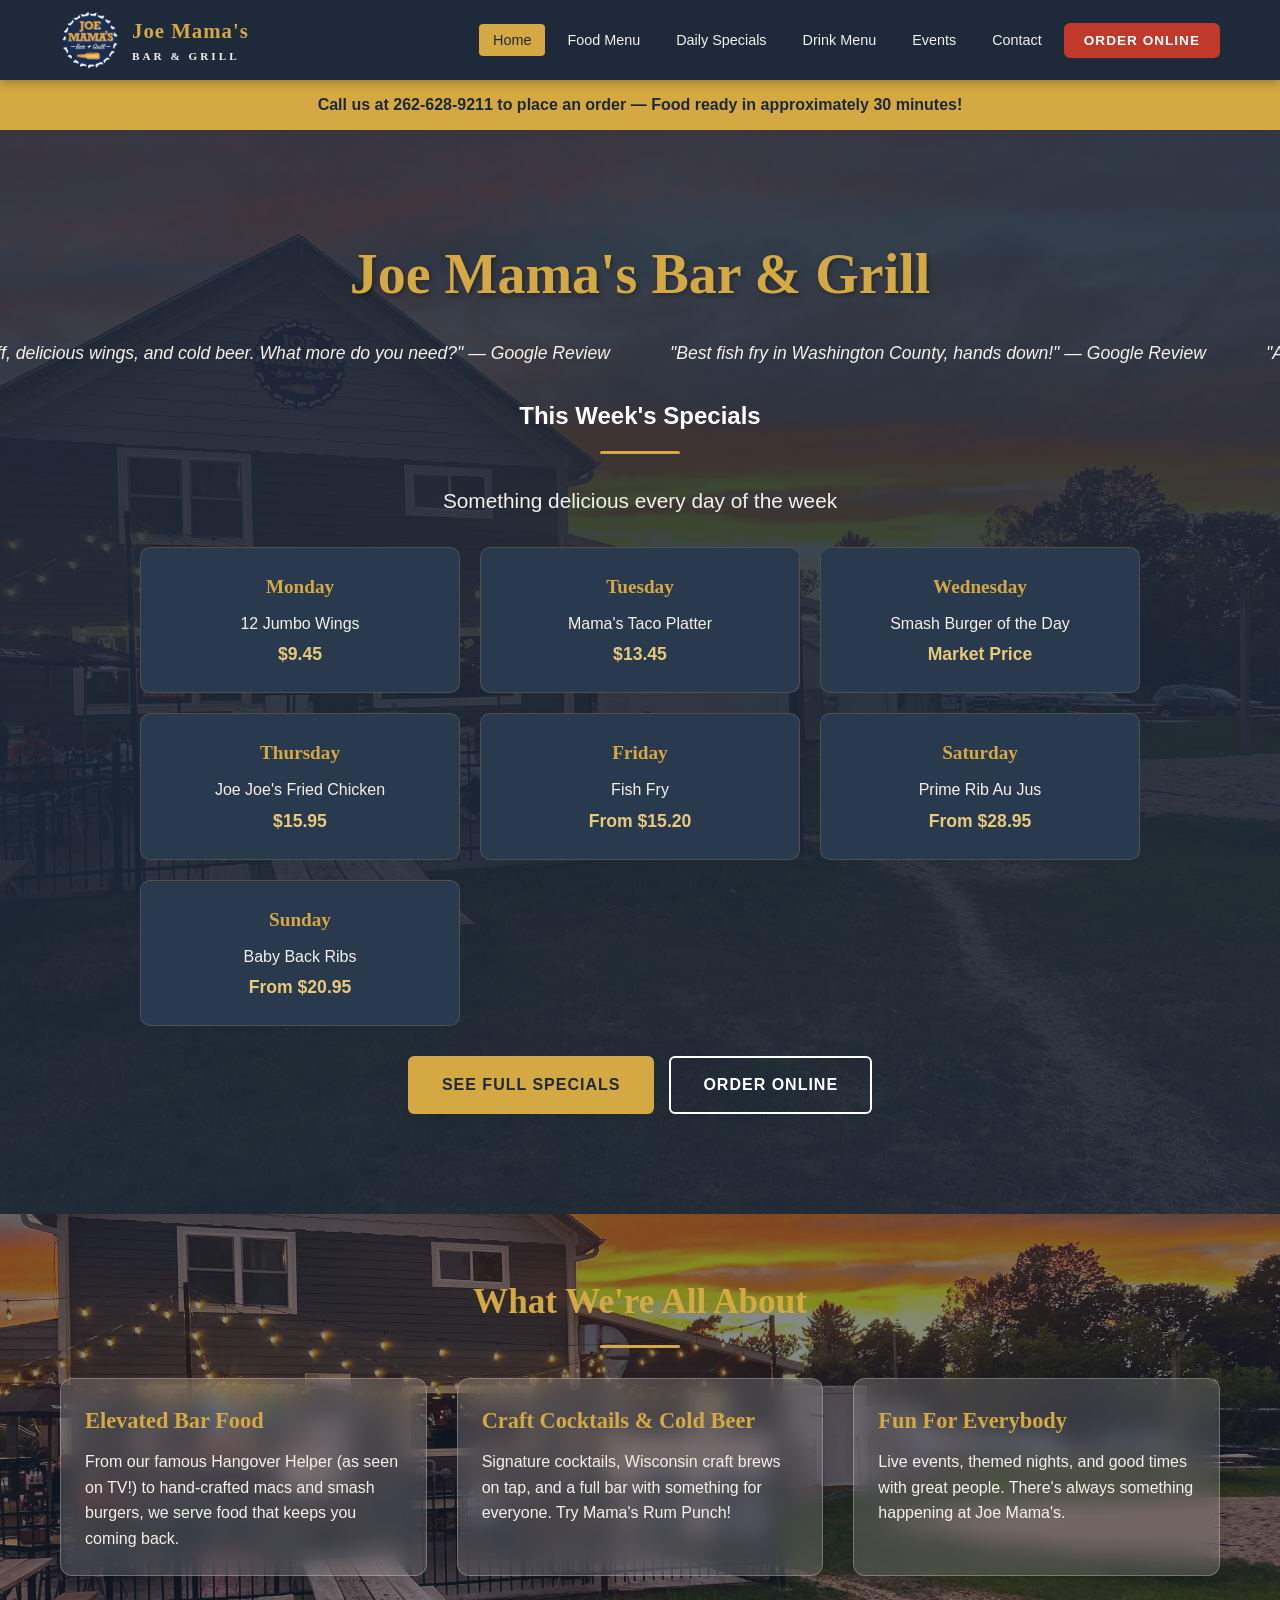
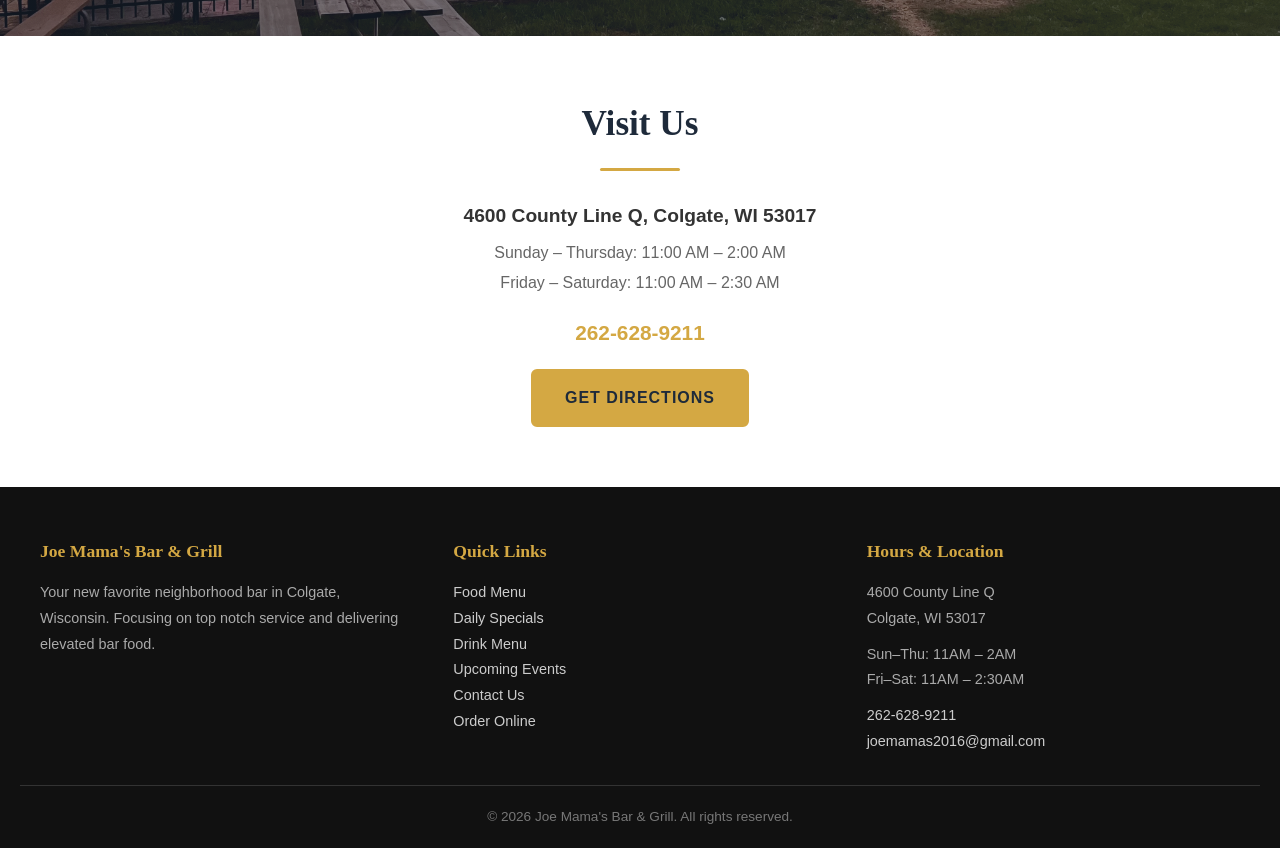
==== commit 79e25a37: "Switch online ordering links to Toast Co-Authored-By: Claude Opus 5.5 <noreply@anthropic.com> Claude" ====
--- a/index.html
+++ b/index.html
@@ -5,7 +5,7 @@
   <meta name="viewport" content="width=device-width, initial-scale=1.0">
   <title>Joe Mama's Bar & Grill | Colgate, WI</title>
   <meta name="description" content="Your new favorite neighborhood bar in Colgate, WI. Top notch service and elevated bar food. Call 262-628-9211.">
-  <link rel="stylesheet" href="assets/style.css">
+  <link rel="stylesheet" href="assets/style.css?v=2">
   <link rel="icon" href="assets/images/logo.png">
 </head>
 <body>
@@ -28,7 +28,7 @@
           <li><a href="drinks.html">Drink Menu</a></li>
           <li><a href="events.html">Events</a></li>
           <li><a href="contact.html">Contact</a></li>
-          <li><a href="https://onlineordering.rmpos.com/Order/?wci=3OLl6gTd" target="_blank" class="order-btn">Order Online</a></li>
+          <li><a href="https://order.toasttab.com/online/joe-mamas-bar-grill" target="_blank" class="order-btn">Order Online</a></li>
         </ul>
       </nav>
     </div>
@@ -57,9 +57,49 @@
           <span class="review-item">"Friendly staff, delicious wings, and cold beer. What more do you need?" &mdash; Google Review</span>
         </div>
       </div>
-      <div class="hero-buttons">
-        <a href="menu.html" class="btn btn-primary">View Our Menu</a>
-        <a href="https://onlineordering.rmpos.com/Order/?wci=3OLl6gTd" target="_blank" class="btn btn-outline">Order Online</a>
+      <h2 class="hero-specials-title">This Week's Specials</h2>
+      <div class="section-divider"></div>
+      <p class="hero-specials-subtitle">Something delicious every day of the week</p>
+      <div class="specials-grid">
+        <div class="special-card">
+          <div class="day">Monday</div>
+          <div class="item">12 Jumbo Wings</div>
+          <div class="price">$9.45</div>
+        </div>
+        <div class="special-card">
+          <div class="day">Tuesday</div>
+          <div class="item">Mama's Taco Platter</div>
+          <div class="price">$13.45</div>
+        </div>
+        <div class="special-card">
+          <div class="day">Wednesday</div>
+          <div class="item">Smash Burger of the Day</div>
+          <div class="price">Market Price</div>
+        </div>
+        <div class="special-card">
+          <div class="day">Thursday</div>
+          <div class="item">Joe Joe's Fried Chicken</div>
+          <div class="price">$15.95</div>
+        </div>
+        <div class="special-card">
+          <div class="day">Friday</div>
+          <div class="item">Fish Fry</div>
+          <div class="price">From $15.20</div>
+        </div>
+        <div class="special-card">
+          <div class="day">Saturday</div>
+          <div class="item">Prime Rib Au Jus</div>
+          <div class="price">From $28.95</div>
+        </div>
+        <div class="special-card">
+          <div class="day">Sunday</div>
+          <div class="item">Baby Back Ribs</div>
+          <div class="price">From $20.95</div>
+        </div>
+      </div>
+      <div class="hero-buttons" style="margin-top:30px;">
+        <a href="specials.html" class="btn btn-primary">See Full Specials</a>
+        <a href="https://order.toasttab.com/online/joe-mamas-bar-grill" target="_blank" class="btn btn-outline">Order Online</a>
       </div>
     </div>
   </section>
@@ -95,55 +135,6 @@
     </div>
   </section>
 
-  <!-- DAILY SPECIALS PREVIEW -->
-  <section class="section section--dark">
-    <div class="container">
-      <h2 class="section-title">This Week's Specials</h2>
-      <div class="section-divider"></div>
-      <p class="section-subtitle">Something delicious every day of the week</p>
-      <div class="specials-grid">
-        <div class="special-card">
-          <div class="day">Monday</div>
-          <div class="item">12 Jumbo Wings</div>
-          <div class="price">$9.45</div>
-        </div>
-        <div class="special-card">
-          <div class="day">Tuesday</div>
-          <div class="item">Mama's Taco Platter</div>
-          <div class="price">$13.45</div>
-        </div>
-        <div class="special-card">
-          <div class="day">Wednesday</div>
-          <div class="item">Smash Burger of the Day</div>
-          <div class="price">Market Price</div>
-        </div>
-        <div class="special-card">
-          <div class="day">Thursday</div>
-          <div class="item">Joe Joe's Fried Chicken</div>
-          <div class="price">$15.95</div>
-        </div>
-        <div class="special-card">
-          <div class="day">Friday</div>
-          <div class="item">Fish Fry</div>
-          <div class="price">From $15.20</div>
-        </div>
-        <div class="special-card">
-          <div class="day">Saturday</div>
-          <div class="item">Prime Rib Au Jus</div>
-          <div class="price">From $28.95</div>
-        </div>
-        <div class="special-card">
-          <div class="day">Sunday</div>
-          <div class="item">Baby Back Ribs</div>
-          <div class="price">From $20.95</div>
-        </div>
-      </div>
-      <div style="text-align:center; margin-top:30px;">
-        <a href="specials.html" class="btn btn-primary">See Full Specials</a>
-      </div>
-    </div>
-  </section>
-
   <!-- LOCATION PREVIEW -->
   <section class="section section--alt">
     <div class="container" style="text-align:center;">
@@ -174,7 +165,7 @@
           <li><a href="drinks.html">Drink Menu</a></li>
           <li><a href="events.html">Upcoming Events</a></li>
           <li><a href="contact.html">Contact Us</a></li>
-          <li><a href="https://onlineordering.rmpos.com/Order/?wci=3OLl6gTd" target="_blank">Order Online</a></li>
+          <li><a href="https://order.toasttab.com/online/joe-mamas-bar-grill" target="_blank">Order Online</a></li>
         </ul>
       </div>
       <div class="footer-col">
--- a/assets/style.css
+++ b/assets/style.css
@@ -813,3 +813,4 @@
   .btn { padding: 12px 24px; font-size: 0.9rem; }
   .specials-grid { grid-template-columns: 1fr; }
 }
+
